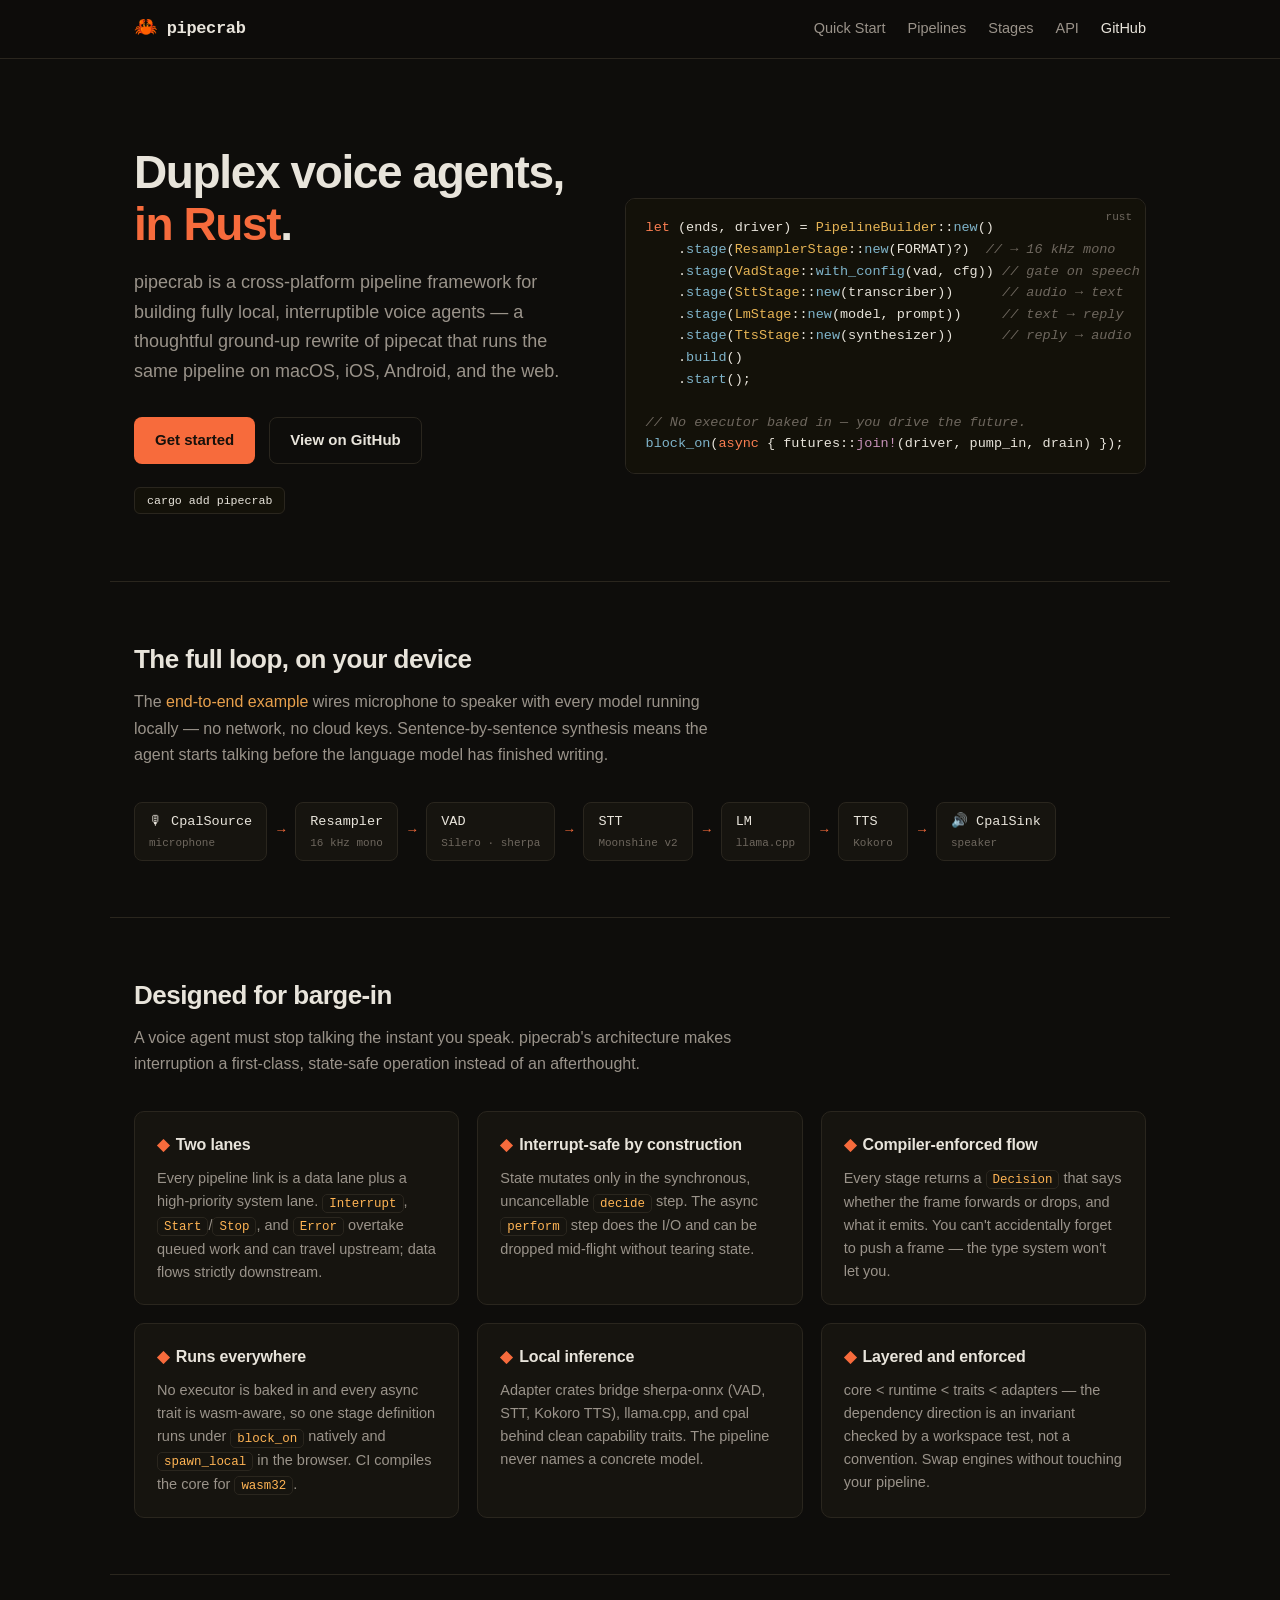
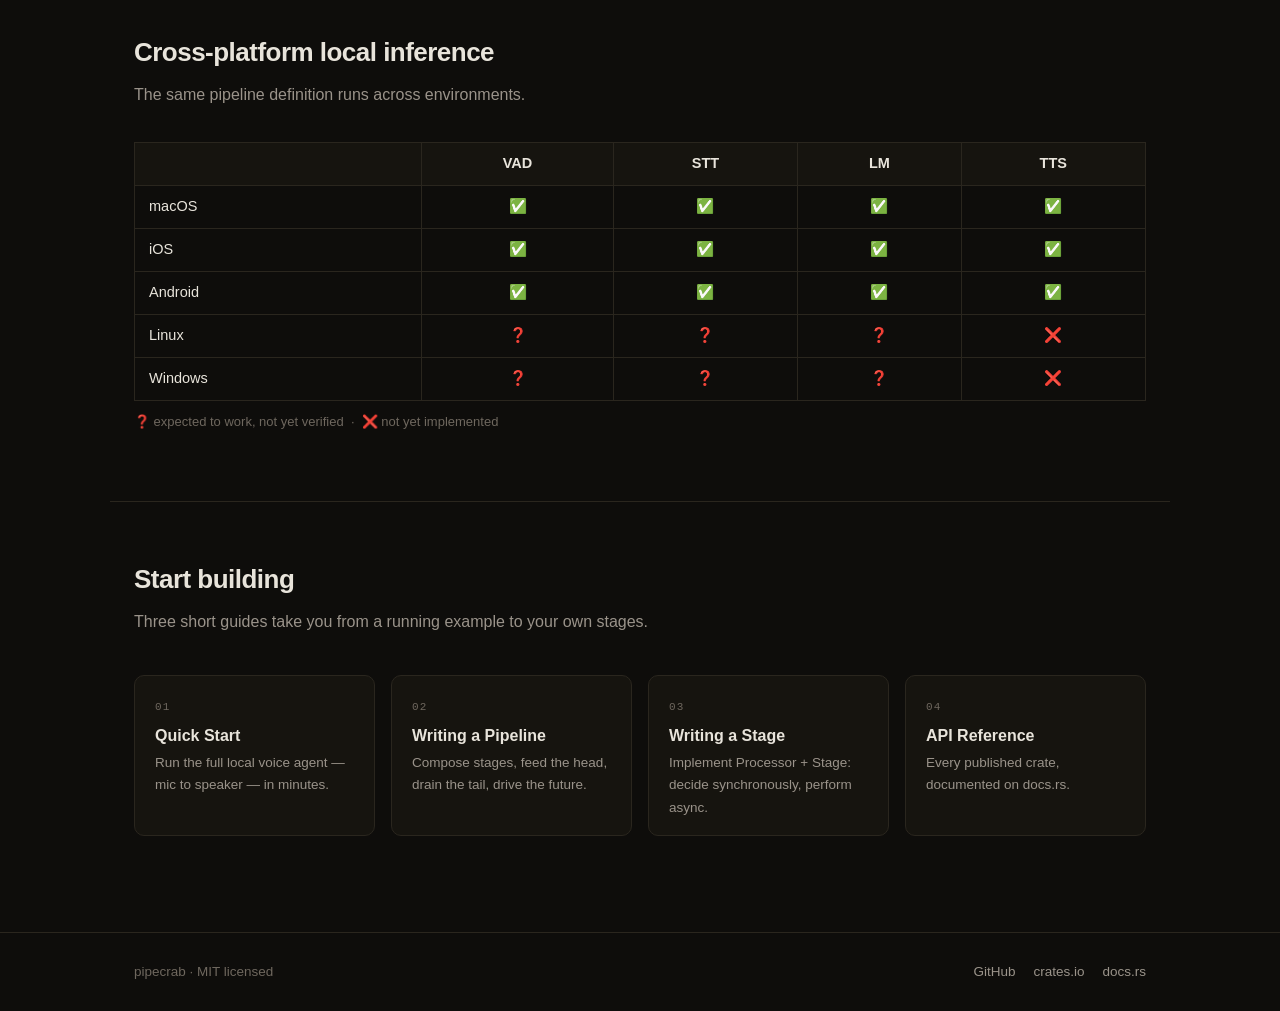
==== docs/site/index.html @ 3d02d56a "docs: pipecrab.rs docsite with Pages deploy workflow A hand-rolled, dependency-free static site unde" ====
<!DOCTYPE html>
<html lang="en">
<head>
  <meta charset="utf-8">
  <meta name="viewport" content="width=device-width, initial-scale=1">
  <title>pipecrab — duplex voice agents in Rust</title>
  <meta name="description" content="pipecrab is a cross-platform pipeline framework for building fully local, interruptible voice agents in Rust — VAD, STT, LM, and TTS on one preemptible thread.">
  <meta property="og:title" content="pipecrab — duplex voice agents in Rust">
  <meta property="og:description" content="A cross-platform pipeline framework for building fully local, interruptible voice agents in Rust.">
  <meta property="og:url" content="https://pipecrab.rs/">
  <link rel="icon" href="data:image/svg+xml,<svg xmlns=%22http://www.w3.org/2000/svg%22 viewBox=%220 0 100 100%22><text y=%22.9em%22 font-size=%2290%22>🦀</text></svg>">
  <link rel="stylesheet" href="style.css">
</head>
<body>

<header class="site-header">
  <div class="inner">
    <a class="brand" href="/"><span class="crab">🦀</span>pipecrab</a>
    <nav class="site-nav">
      <a href="/quick-start/">Quick Start</a>
      <a href="/writing-a-pipeline/">Pipelines</a>
      <a href="/writing-a-stage/">Stages</a>
      <a href="/api/">API</a>
      <a class="gh" href="https://github.com/SheaHawkins/pipecrab">GitHub</a>
    </nav>
  </div>
</header>

<section class="hero">
  <div>
    <h1>Duplex voice agents, <em>in Rust</em>.</h1>
    <p class="tagline">
      pipecrab is a cross-platform pipeline framework for building fully local,
      interruptible voice agents — a thoughtful ground-up rewrite of pipecat
      that runs the same pipeline on macOS, iOS, Android, and the web.
    </p>
    <div class="cta">
      <a class="btn primary" href="/quick-start/">Get started</a>
      <a class="btn ghost" href="https://github.com/SheaHawkins/pipecrab">View on GitHub</a>
    </div>
    <p class="install"><code>cargo add pipecrab</code></p>
  </div>
  <div class="code-card">
    <span class="lang">rust</span>
<pre><span class="kw">let</span> (ends, driver) = <span class="ty">PipelineBuilder</span>::<span class="fn">new</span>()
    .<span class="fn">stage</span>(<span class="ty">ResamplerStage</span>::<span class="fn">new</span>(FORMAT)?)  <span class="cm">// → 16 kHz mono</span>
    .<span class="fn">stage</span>(<span class="ty">VadStage</span>::<span class="fn">with_config</span>(vad, cfg)) <span class="cm">// gate on speech</span>
    .<span class="fn">stage</span>(<span class="ty">SttStage</span>::<span class="fn">new</span>(transcriber))      <span class="cm">// audio → text</span>
    .<span class="fn">stage</span>(<span class="ty">LmStage</span>::<span class="fn">new</span>(model, prompt))     <span class="cm">// text → reply</span>
    .<span class="fn">stage</span>(<span class="ty">TtsStage</span>::<span class="fn">new</span>(synthesizer))      <span class="cm">// reply → audio</span>
    .<span class="fn">build</span>()
    .<span class="fn">start</span>();

<span class="cm">// No executor baked in — you drive the future.</span>
<span class="fn">block_on</span>(<span class="kw">async</span> { futures::<span class="mc">join!</span>(driver, pump_in, drain) });</pre>
  </div>
</section>

<section class="section">
  <h2>The full loop, on your device</h2>
  <p class="sub">
    The <a href="/quick-start/">end-to-end example</a> wires microphone to
    speaker with every model running locally — no network, no cloud keys.
    Sentence-by-sentence synthesis means the agent starts talking before the
    language model has finished writing.
  </p>
  <div class="flow">
    <span class="node">🎙 CpalSource<small>microphone</small></span>
    <span class="arrow">→</span>
    <span class="node">Resampler<small>16 kHz mono</small></span>
    <span class="arrow">→</span>
    <span class="node">VAD<small>Silero · sherpa</small></span>
    <span class="arrow">→</span>
    <span class="node">STT<small>Moonshine v2</small></span>
    <span class="arrow">→</span>
    <span class="node">LM<small>llama.cpp</small></span>
    <span class="arrow">→</span>
    <span class="node">TTS<small>Kokoro</small></span>
    <span class="arrow">→</span>
    <span class="node">🔊 CpalSink<small>speaker</small></span>
  </div>
</section>

<section class="section">
  <h2>Designed for barge-in</h2>
  <p class="sub">
    A voice agent must stop talking the instant you speak. pipecrab's
    architecture makes interruption a first-class, state-safe operation instead
    of an afterthought.
  </p>
  <div class="feature-grid">
    <div class="feature">
      <h3><span class="dot">◆</span>Two lanes</h3>
      <p>Every pipeline link is a data lane plus a high-priority system lane.
      <code>Interrupt</code>, <code>Start</code>/<code>Stop</code>, and
      <code>Error</code> overtake queued work and can travel upstream; data
      flows strictly downstream.</p>
    </div>
    <div class="feature">
      <h3><span class="dot">◆</span>Interrupt-safe by construction</h3>
      <p>State mutates only in the synchronous, uncancellable
      <code>decide</code> step. The async <code>perform</code> step does the
      I/O and can be dropped mid-flight without tearing state.</p>
    </div>
    <div class="feature">
      <h3><span class="dot">◆</span>Compiler-enforced flow</h3>
      <p>Every stage returns a <code>Decision</code> that says whether the
      frame forwards or drops, and what it emits. You can't accidentally
      forget to push a frame — the type system won't let you.</p>
    </div>
    <div class="feature">
      <h3><span class="dot">◆</span>Runs everywhere</h3>
      <p>No executor is baked in and every async trait is
      wasm-aware, so one stage definition runs under
      <code>block_on</code> natively and <code>spawn_local</code> in the
      browser. CI compiles the core for <code>wasm32</code>.</p>
    </div>
    <div class="feature">
      <h3><span class="dot">◆</span>Local inference</h3>
      <p>Adapter crates bridge sherpa-onnx (VAD, STT, Kokoro TTS),
      llama.cpp, and cpal behind clean capability traits. The pipeline never
      names a concrete model.</p>
    </div>
    <div class="feature">
      <h3><span class="dot">◆</span>Layered and enforced</h3>
      <p>core &lt; runtime &lt; traits &lt; adapters — the dependency
      direction is an invariant checked by a workspace test, not a
      convention. Swap engines without touching your pipeline.</p>
    </div>
  </div>
</section>

<section class="section">
  <h2>Cross-platform local inference</h2>
  <p class="sub">The same pipeline definition runs across environments.</p>
  <table>
    <thead>
      <tr><th></th><th class="c">VAD</th><th class="c">STT</th><th class="c">LM</th><th class="c">TTS</th></tr>
    </thead>
    <tbody>
      <tr><td>macOS</td><td class="c">✅</td><td class="c">✅</td><td class="c">✅</td><td class="c">✅</td></tr>
      <tr><td>iOS</td><td class="c">✅</td><td class="c">✅</td><td class="c">✅</td><td class="c">✅</td></tr>
      <tr><td>Android</td><td class="c">✅</td><td class="c">✅</td><td class="c">✅</td><td class="c">✅</td></tr>
      <tr><td>Linux</td><td class="c">❓</td><td class="c">❓</td><td class="c">❓</td><td class="c">❌</td></tr>
      <tr><td>Windows</td><td class="c">❓</td><td class="c">❓</td><td class="c">❓</td><td class="c">❌</td></tr>
    </tbody>
  </table>
  <p class="legend">❓ expected to work, not yet verified &nbsp;·&nbsp; ❌ not yet implemented</p>
</section>

<section class="section">
  <h2>Start building</h2>
  <p class="sub">Three short guides take you from a running example to your own stages.</p>
  <div class="next-links">
    <a href="/quick-start/">
      <span class="label">01</span>
      <div class="title">Quick Start</div>
      <div class="desc">Run the full local voice agent — mic to speaker — in minutes.</div>
    </a>
    <a href="/writing-a-pipeline/">
      <span class="label">02</span>
      <div class="title">Writing a Pipeline</div>
      <div class="desc">Compose stages, feed the head, drain the tail, drive the future.</div>
    </a>
    <a href="/writing-a-stage/">
      <span class="label">03</span>
      <div class="title">Writing a Stage</div>
      <div class="desc">Implement Processor + Stage: decide synchronously, perform async.</div>
    </a>
    <a href="/api/">
      <span class="label">04</span>
      <div class="title">API Reference</div>
      <div class="desc">Every published crate, documented on docs.rs.</div>
    </a>
  </div>
</section>

<footer class="site-footer">
  <div class="inner">
    <span>pipecrab · MIT licensed</span>
    <span class="links">
      <a href="https://github.com/SheaHawkins/pipecrab">GitHub</a>
      <a href="https://crates.io/crates/pipecrab">crates.io</a>
      <a href="https://docs.rs/pipecrab">docs.rs</a>
    </span>
  </div>
</footer>

</body>
</html>
---- docs/site/style.css ----
/* pipecrab.rs — hand-rolled, dependency-free stylesheet. Dark, warm, classy. */

:root {
  --bg: #0e0d0b;
  --bg-raise: #16140f;
  --bg-code: #131109;
  --line: #2a261e;
  --text: #e8e4db;
  --muted: #9a938a;
  --faint: #6e675e;
  --accent: #f76b3c;
  --accent-soft: #ffb454;
  --link: #e8a04c;
  /* syntax */
  --sy-kw: #f97e51;
  --sy-ty: #e6b455;
  --sy-st: #a8c47f;
  --sy-fn: #7fb4ca;
  --sy-cm: #6e675e;
  --sy-nm: #d19a66;
  --sy-mc: #c792b9;
  --mono: ui-monospace, "SF Mono", SFMono-Regular, Menlo, Consolas,
    "Liberation Mono", monospace;
  --sans: ui-sans-serif, -apple-system, "Segoe UI", Inter, Roboto, Helvetica,
    Arial, sans-serif;
}

* { box-sizing: border-box; }

html { scroll-behavior: smooth; }

body {
  margin: 0;
  background: var(--bg);
  color: var(--text);
  font-family: var(--sans);
  font-size: 16px;
  line-height: 1.65;
  -webkit-font-smoothing: antialiased;
}

a { color: var(--link); text-decoration: none; }
a:hover { text-decoration: underline; text-underline-offset: 3px; }

::selection { background: rgba(247, 107, 60, 0.35); }

/* ---------- header ---------- */

.site-header {
  position: sticky;
  top: 0;
  z-index: 10;
  background: rgba(14, 13, 11, 0.88);
  backdrop-filter: blur(8px);
  border-bottom: 1px solid var(--line);
}

.site-header .inner {
  max-width: 1060px;
  margin: 0 auto;
  padding: 0 24px;
  height: 58px;
  display: flex;
  align-items: center;
  gap: 28px;
}

.brand {
  font-family: var(--mono);
  font-weight: 700;
  font-size: 17px;
  color: var(--text);
  letter-spacing: -0.02em;
  display: flex;
  align-items: center;
  gap: 9px;
}
.brand:hover { text-decoration: none; color: var(--accent); }
.brand .crab { font-size: 19px; }

.site-nav {
  display: flex;
  gap: 22px;
  margin-left: auto;
  font-size: 14.5px;
}
.site-nav a { color: var(--muted); }
.site-nav a:hover { color: var(--text); text-decoration: none; }
.site-nav a.active { color: var(--accent); }
.site-nav a.gh { color: var(--text); }

/* ---------- landing hero ---------- */

.hero {
  max-width: 1060px;
  margin: 0 auto;
  padding: 88px 24px 56px;
  display: grid;
  grid-template-columns: minmax(0, 5fr) minmax(0, 6fr);
  gap: 56px;
  align-items: center;
}

.hero h1 {
  font-size: 46px;
  line-height: 1.12;
  letter-spacing: -0.03em;
  margin: 0 0 18px;
  font-weight: 750;
}
.hero h1 em {
  font-style: normal;
  color: var(--accent);
}

.hero .tagline {
  color: var(--muted);
  font-size: 18px;
  margin: 0 0 30px;
  max-width: 46ch;
}

.hero .cta {
  display: flex;
  gap: 14px;
  flex-wrap: wrap;
  align-items: center;
}

.btn {
  display: inline-block;
  padding: 10px 20px;
  border-radius: 8px;
  font-size: 15px;
  font-weight: 600;
  border: 1px solid transparent;
}
.btn:hover { text-decoration: none; }
.btn.primary { background: var(--accent); color: #16100b; }
.btn.primary:hover { background: var(--accent-soft); }
.btn.ghost { border-color: var(--line); color: var(--text); }
.btn.ghost:hover { border-color: var(--faint); }

.hero .install {
  margin-top: 26px;
  font-family: var(--mono);
  font-size: 13.5px;
  color: var(--muted);
}
.hero .install code {
  background: var(--bg-code);
  border: 1px solid var(--line);
  border-radius: 6px;
  padding: 6px 12px;
  color: var(--text);
}

/* ---------- code blocks ---------- */

pre {
  background: var(--bg-code);
  border: 1px solid var(--line);
  border-radius: 10px;
  padding: 18px 20px;
  overflow-x: auto;
  font-family: var(--mono);
  font-size: 13.5px;
  line-height: 1.6;
  margin: 0;
}

code { font-family: var(--mono); }

p code, li code, td code, h2 code, h3 code {
  background: var(--bg-raise);
  border: 1px solid var(--line);
  border-radius: 5px;
  padding: 1.5px 6px;
  font-size: 0.86em;
  color: var(--accent-soft);
  white-space: nowrap;
}

pre .kw { color: var(--sy-kw); }
pre .ty { color: var(--sy-ty); }
pre .st { color: var(--sy-st); }
pre .fn { color: var(--sy-fn); }
pre .cm { color: var(--sy-cm); font-style: italic; }
pre .nm { color: var(--sy-nm); }
pre .mc { color: var(--sy-mc); }
pre .pr { color: var(--faint); } /* shell prompt */

.code-card { position: relative; }
.code-card .lang {
  position: absolute;
  top: 10px;
  right: 14px;
  font-family: var(--mono);
  font-size: 11px;
  color: var(--faint);
  text-transform: lowercase;
  user-select: none;
}

/* ---------- landing sections ---------- */

.section {
  max-width: 1060px;
  margin: 0 auto;
  padding: 56px 24px;
  border-top: 1px solid var(--line);
}

.section > h2 {
  font-size: 26px;
  letter-spacing: -0.02em;
  margin: 0 0 8px;
}
.section > .sub {
  color: var(--muted);
  margin: 0 0 34px;
  max-width: 68ch;
}

.feature-grid {
  display: grid;
  grid-template-columns: repeat(3, minmax(0, 1fr));
  gap: 18px;
}

.feature {
  background: var(--bg-raise);
  border: 1px solid var(--line);
  border-radius: 10px;
  padding: 20px 22px;
}
.feature h3 {
  margin: 0 0 8px;
  font-size: 16px;
  letter-spacing: -0.01em;
}
.feature h3 .dot { color: var(--accent); margin-right: 7px; }
.feature p {
  margin: 0;
  color: var(--muted);
  font-size: 14.5px;
  line-height: 1.6;
}
.feature p code { white-space: nowrap; }

/* flow diagram */

.flow {
  font-family: var(--mono);
  font-size: 13.5px;
  display: flex;
  flex-wrap: wrap;
  gap: 10px;
  align-items: center;
}
.flow .node {
  background: var(--bg-raise);
  border: 1px solid var(--line);
  border-radius: 8px;
  padding: 8px 14px;
  white-space: nowrap;
}
.flow .node small { display: block; color: var(--faint); font-size: 11px; }
.flow .arrow { color: var(--accent); user-select: none; }

/* platform matrix */

table {
  border-collapse: collapse;
  width: 100%;
  font-size: 14.5px;
}
th, td {
  border: 1px solid var(--line);
  padding: 9px 14px;
  text-align: left;
}
th { background: var(--bg-raise); font-weight: 600; }
td.c, th.c { text-align: center; }

.legend { color: var(--faint); font-size: 13px; margin-top: 10px; }

/* ---------- docs layout ---------- */

.docs-wrap {
  max-width: 1060px;
  margin: 0 auto;
  padding: 0 24px;
  display: grid;
  grid-template-columns: 220px minmax(0, 1fr);
  gap: 48px;
}

.docs-sidebar {
  padding: 40px 0;
  border-right: 1px solid var(--line);
  align-self: start;
  position: sticky;
  top: 58px;
  font-size: 14.5px;
}
.docs-sidebar .group {
  font-family: var(--mono);
  font-size: 11px;
  text-transform: uppercase;
  letter-spacing: 0.1em;
  color: var(--faint);
  margin: 22px 0 8px;
}
.docs-sidebar .group:first-child { margin-top: 0; }
.docs-sidebar a {
  display: block;
  color: var(--muted);
  padding: 5px 0;
}
.docs-sidebar a:hover { color: var(--text); text-decoration: none; }
.docs-sidebar a.active { color: var(--accent); font-weight: 600; }

.docs-main {
  padding: 40px 0 80px;
  min-width: 0;
}

.docs-main h1 {
  font-size: 34px;
  letter-spacing: -0.025em;
  margin: 0 0 6px;
}
.docs-main .lede {
  color: var(--muted);
  font-size: 17px;
  margin: 0 0 34px;
  max-width: 68ch;
}
.docs-main h2 {
  font-size: 22px;
  letter-spacing: -0.015em;
  margin: 44px 0 14px;
  padding-top: 10px;
}
.docs-main h3 { font-size: 17px; margin: 30px 0 10px; }
.docs-main p, .docs-main li { max-width: 76ch; }
.docs-main p { margin: 14px 0; }
.docs-main pre { margin: 18px 0; }
.docs-main table { margin: 18px 0; }
.docs-main ul, .docs-main ol { padding-left: 24px; }
.docs-main li { margin: 6px 0; }

.callout {
  border: 1px solid var(--line);
  border-left: 3px solid var(--accent);
  background: var(--bg-raise);
  border-radius: 8px;
  padding: 14px 18px;
  margin: 18px 0;
  font-size: 14.5px;
}
.callout.warn { border-left-color: var(--accent-soft); }
.callout p { margin: 0; }
.callout p + p { margin-top: 8px; }

.next-links {
  display: grid;
  grid-template-columns: repeat(auto-fit, minmax(240px, 1fr));
  gap: 16px;
  margin-top: 40px;
}
.next-links a {
  display: block;
  background: var(--bg-raise);
  border: 1px solid var(--line);
  border-radius: 10px;
  padding: 16px 20px;
  color: var(--text);
}
.next-links a:hover { border-color: var(--accent); text-decoration: none; }
.next-links .label {
  font-family: var(--mono);
  font-size: 11px;
  text-transform: uppercase;
  letter-spacing: 0.1em;
  color: var(--faint);
}
.next-links .title { font-weight: 600; margin-top: 4px; }
.next-links .desc { color: var(--muted); font-size: 13.5px; margin-top: 3px; }

/* ---------- footer ---------- */

.site-footer {
  border-top: 1px solid var(--line);
  margin-top: 40px;
}
.site-footer .inner {
  max-width: 1060px;
  margin: 0 auto;
  padding: 28px 24px;
  display: flex;
  flex-wrap: wrap;
  gap: 18px;
  justify-content: space-between;
  color: var(--faint);
  font-size: 13.5px;
}
.site-footer a { color: var(--muted); }
.site-footer .links { display: flex; gap: 18px; }

/* ---------- responsive ---------- */

@media (max-width: 900px) {
  .hero { grid-template-columns: 1fr; padding-top: 56px; gap: 36px; }
  .hero h1 { font-size: 36px; }
  .feature-grid { grid-template-columns: 1fr; }
  .docs-wrap { grid-template-columns: 1fr; gap: 0; }
  .docs-sidebar {
    position: static;
    border-right: none;
    border-bottom: 1px solid var(--line);
    padding: 24px 0;
  }
}
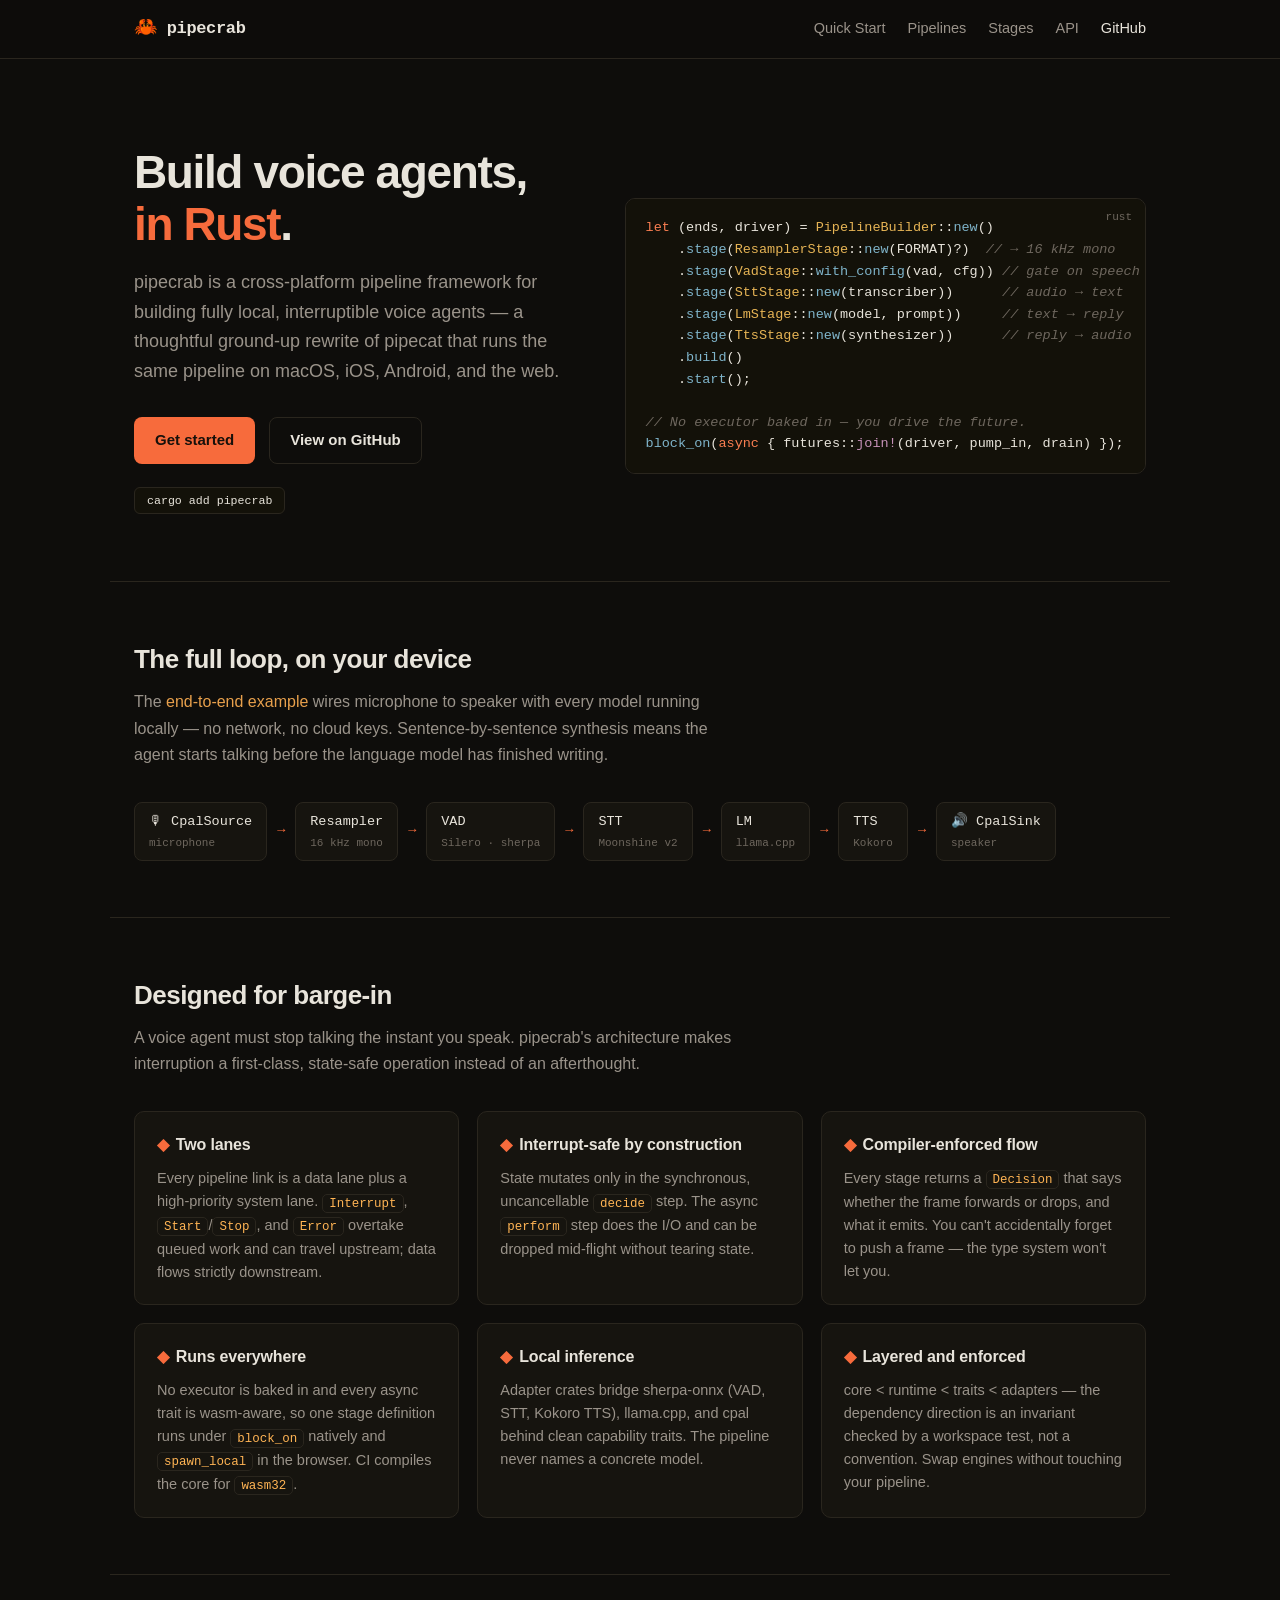
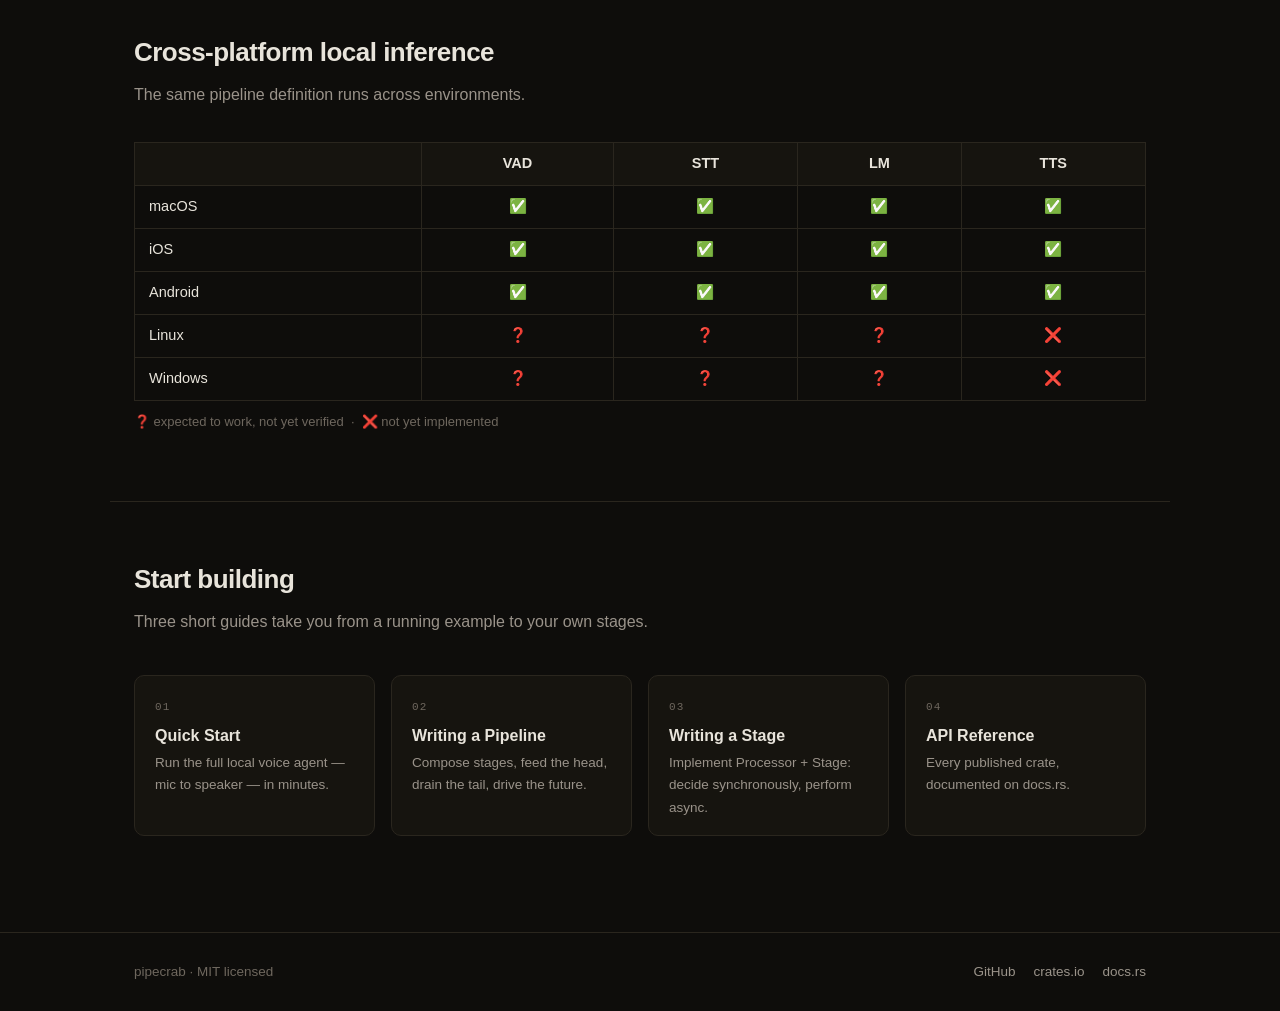
==== commit 78ce4cd6: "docs: drop 'duplex', lead with building voice agents Co-Authored-By: Claude Fable 5 <noreply@anthrop" ====
--- a/docs/site/index.html
+++ b/docs/site/index.html
@@ -3,9 +3,9 @@
 <head>
   <meta charset="utf-8">
   <meta name="viewport" content="width=device-width, initial-scale=1">
-  <title>pipecrab — duplex voice agents in Rust</title>
+  <title>pipecrab — build voice agents in Rust</title>
   <meta name="description" content="pipecrab is a cross-platform pipeline framework for building fully local, interruptible voice agents in Rust — VAD, STT, LM, and TTS on one preemptible thread.">
-  <meta property="og:title" content="pipecrab — duplex voice agents in Rust">
+  <meta property="og:title" content="pipecrab — build voice agents in Rust">
   <meta property="og:description" content="A cross-platform pipeline framework for building fully local, interruptible voice agents in Rust.">
   <meta property="og:url" content="https://pipecrab.rs/">
   <link rel="icon" href="data:image/svg+xml,<svg xmlns=%22http://www.w3.org/2000/svg%22 viewBox=%220 0 100 100%22><text y=%22.9em%22 font-size=%2290%22>🦀</text></svg>">
@@ -28,7 +28,7 @@
 
 <section class="hero">
   <div>
-    <h1>Duplex voice agents, <em>in Rust</em>.</h1>
+    <h1>Build voice agents, <em>in Rust</em>.</h1>
     <p class="tagline">
       pipecrab is a cross-platform pipeline framework for building fully local,
       interruptible voice agents — a thoughtful ground-up rewrite of pipecat
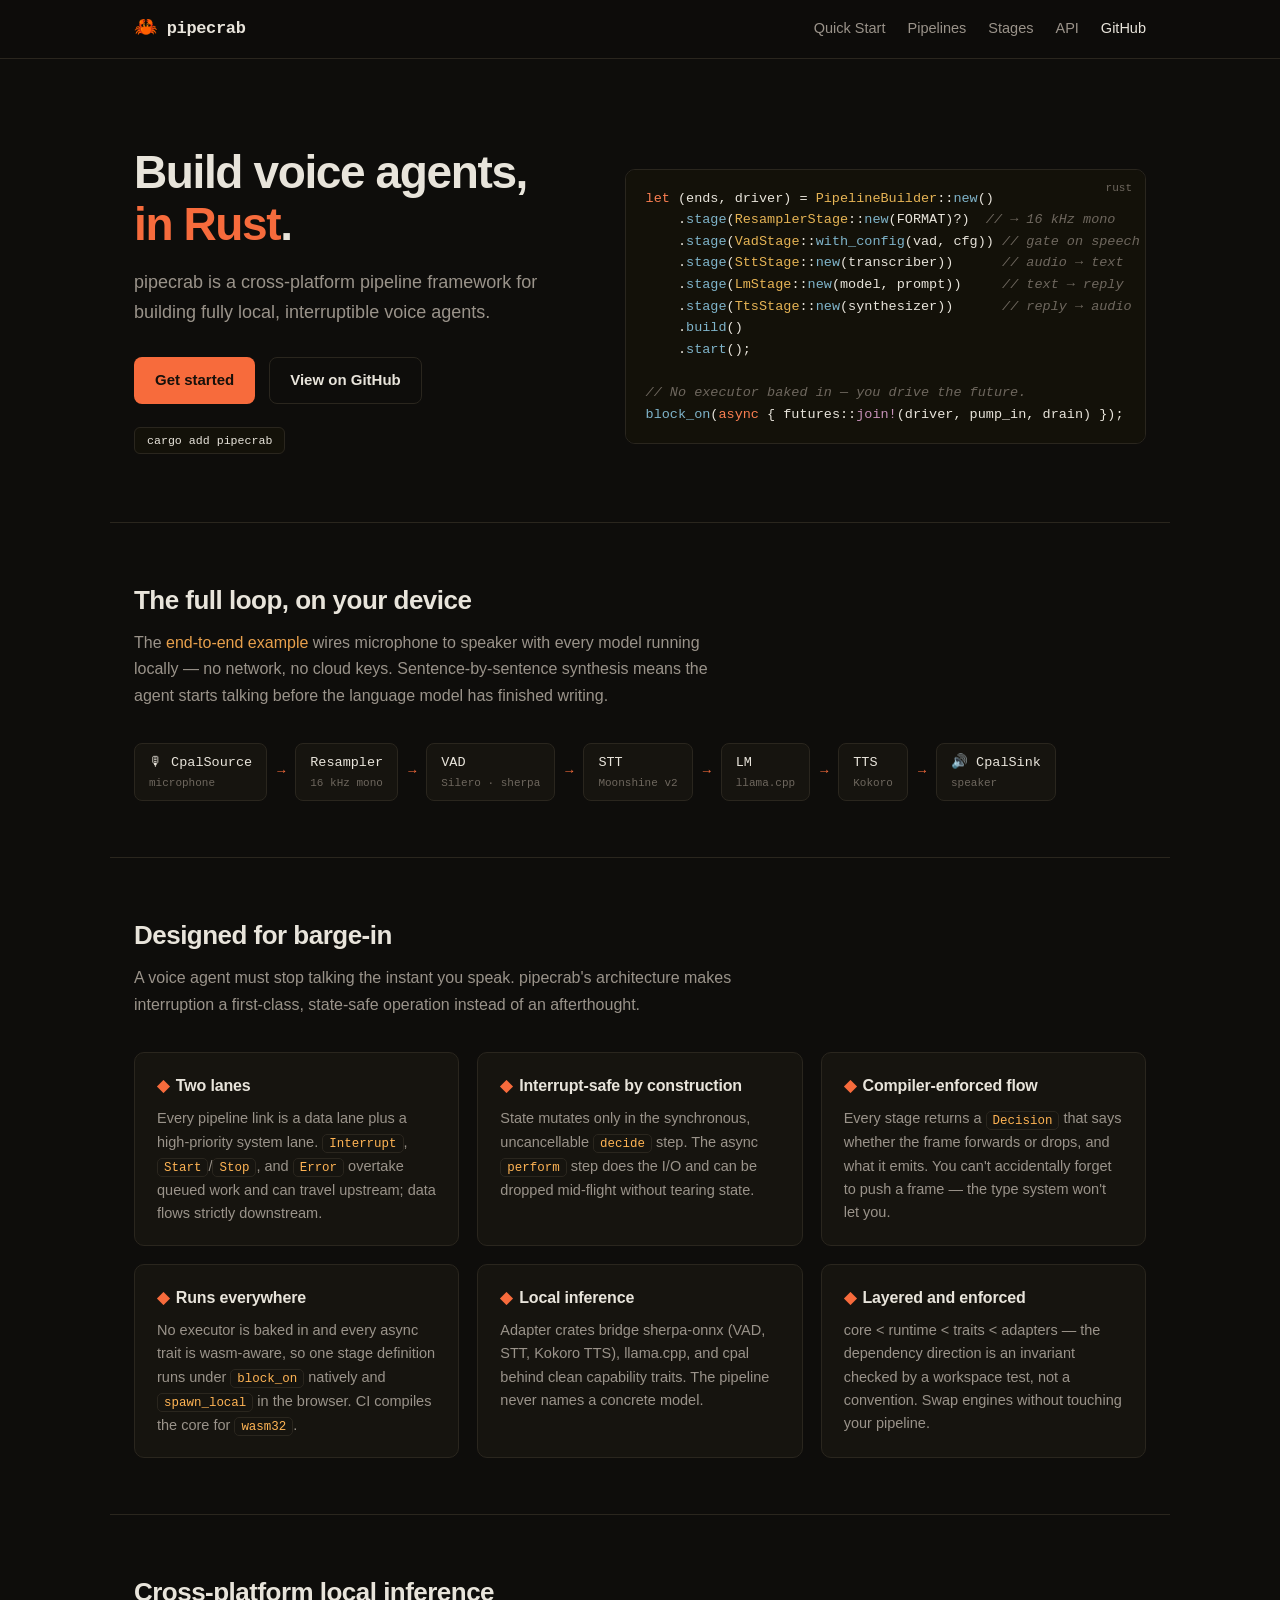
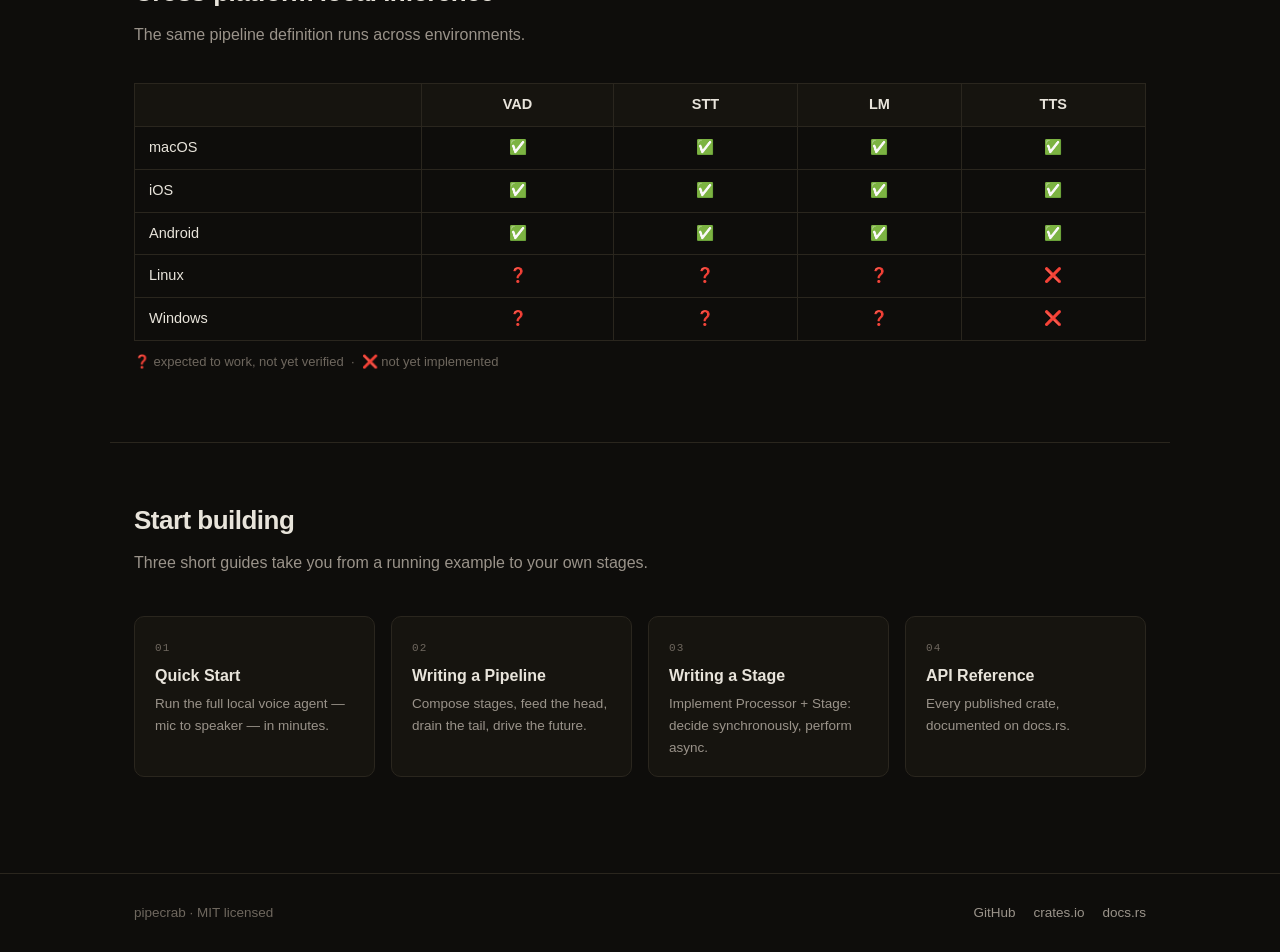
==== commit 50a23e60: "docs: fix horizontal overflow on mobile, tighten hero tagline Grid/flex items default to min-width a" ====
--- a/docs/site/index.html
+++ b/docs/site/index.html
@@ -31,8 +31,7 @@
     <h1>Build voice agents, <em>in Rust</em>.</h1>
     <p class="tagline">
       pipecrab is a cross-platform pipeline framework for building fully local,
-      interruptible voice agents — a thoughtful ground-up rewrite of pipecat
-      that runs the same pipeline on macOS, iOS, Android, and the web.
+      interruptible voice agents.
     </p>
     <div class="cta">
       <a class="btn primary" href="/quick-start/">Get started</a>
--- a/docs/site/style.css
+++ b/docs/site/style.css
@@ -27,7 +27,7 @@
 
 * { box-sizing: border-box; }
 
-html { scroll-behavior: smooth; }
+html { scroll-behavior: smooth; overflow-x: clip; }
 
 body {
   margin: 0;
@@ -58,8 +58,8 @@
 .site-header .inner {
   max-width: 1060px;
   margin: 0 auto;
-  padding: 0 24px;
-  height: 58px;
+  padding: 8px 24px;
+  min-height: 58px;
   display: flex;
   align-items: center;
   gap: 28px;
@@ -80,11 +80,14 @@
 
 .site-nav {
   display: flex;
-  gap: 22px;
+  flex-wrap: wrap;
+  row-gap: 2px;
+  column-gap: 22px;
   margin-left: auto;
+  justify-content: flex-end;
   font-size: 14.5px;
 }
-.site-nav a { color: var(--muted); }
+.site-nav a { color: var(--muted); white-space: nowrap; }
 .site-nav a:hover { color: var(--text); text-decoration: none; }
 .site-nav a.active { color: var(--accent); }
 .site-nav a.gh { color: var(--text); }
@@ -410,6 +413,16 @@
 .site-footer .links { display: flex; gap: 18px; }
 
 /* ---------- responsive ---------- */
+
+/* Grid/flex items refuse to shrink below their content width by default
+   (min-width: auto), which keeps a wide <pre> from ever engaging its own
+   overflow-x scrollbar and drags the whole page wider than the viewport. */
+.hero > div,
+.docs-main,
+.code-card,
+.feature {
+  min-width: 0;
+}
 
 @media (max-width: 900px) {
   .hero { grid-template-columns: 1fr; padding-top: 56px; gap: 36px; }
@@ -422,4 +435,9 @@
     border-bottom: 1px solid var(--line);
     padding: 24px 0;
   }
-}
+  /* Wide tables scroll within themselves instead of stretching the page. */
+  table {
+    display: block;
+    overflow-x: auto;
+  }
+}
